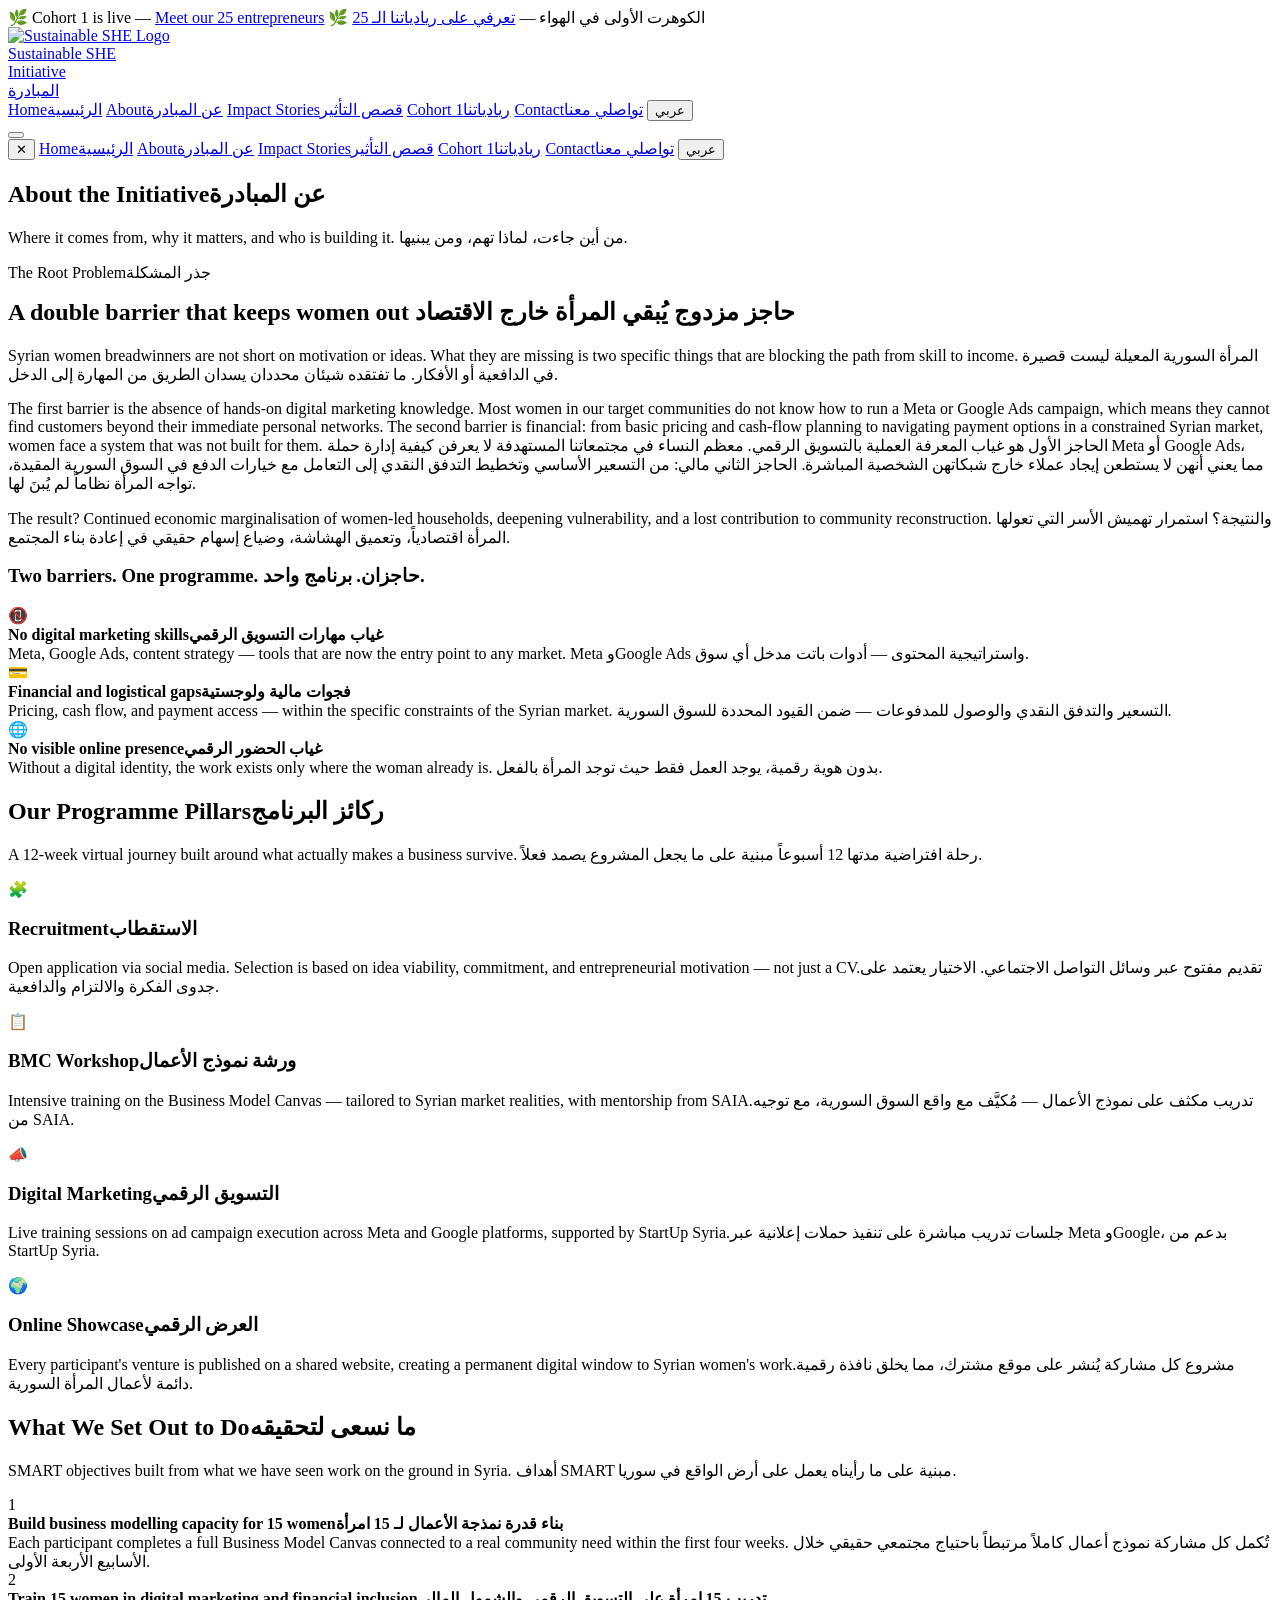
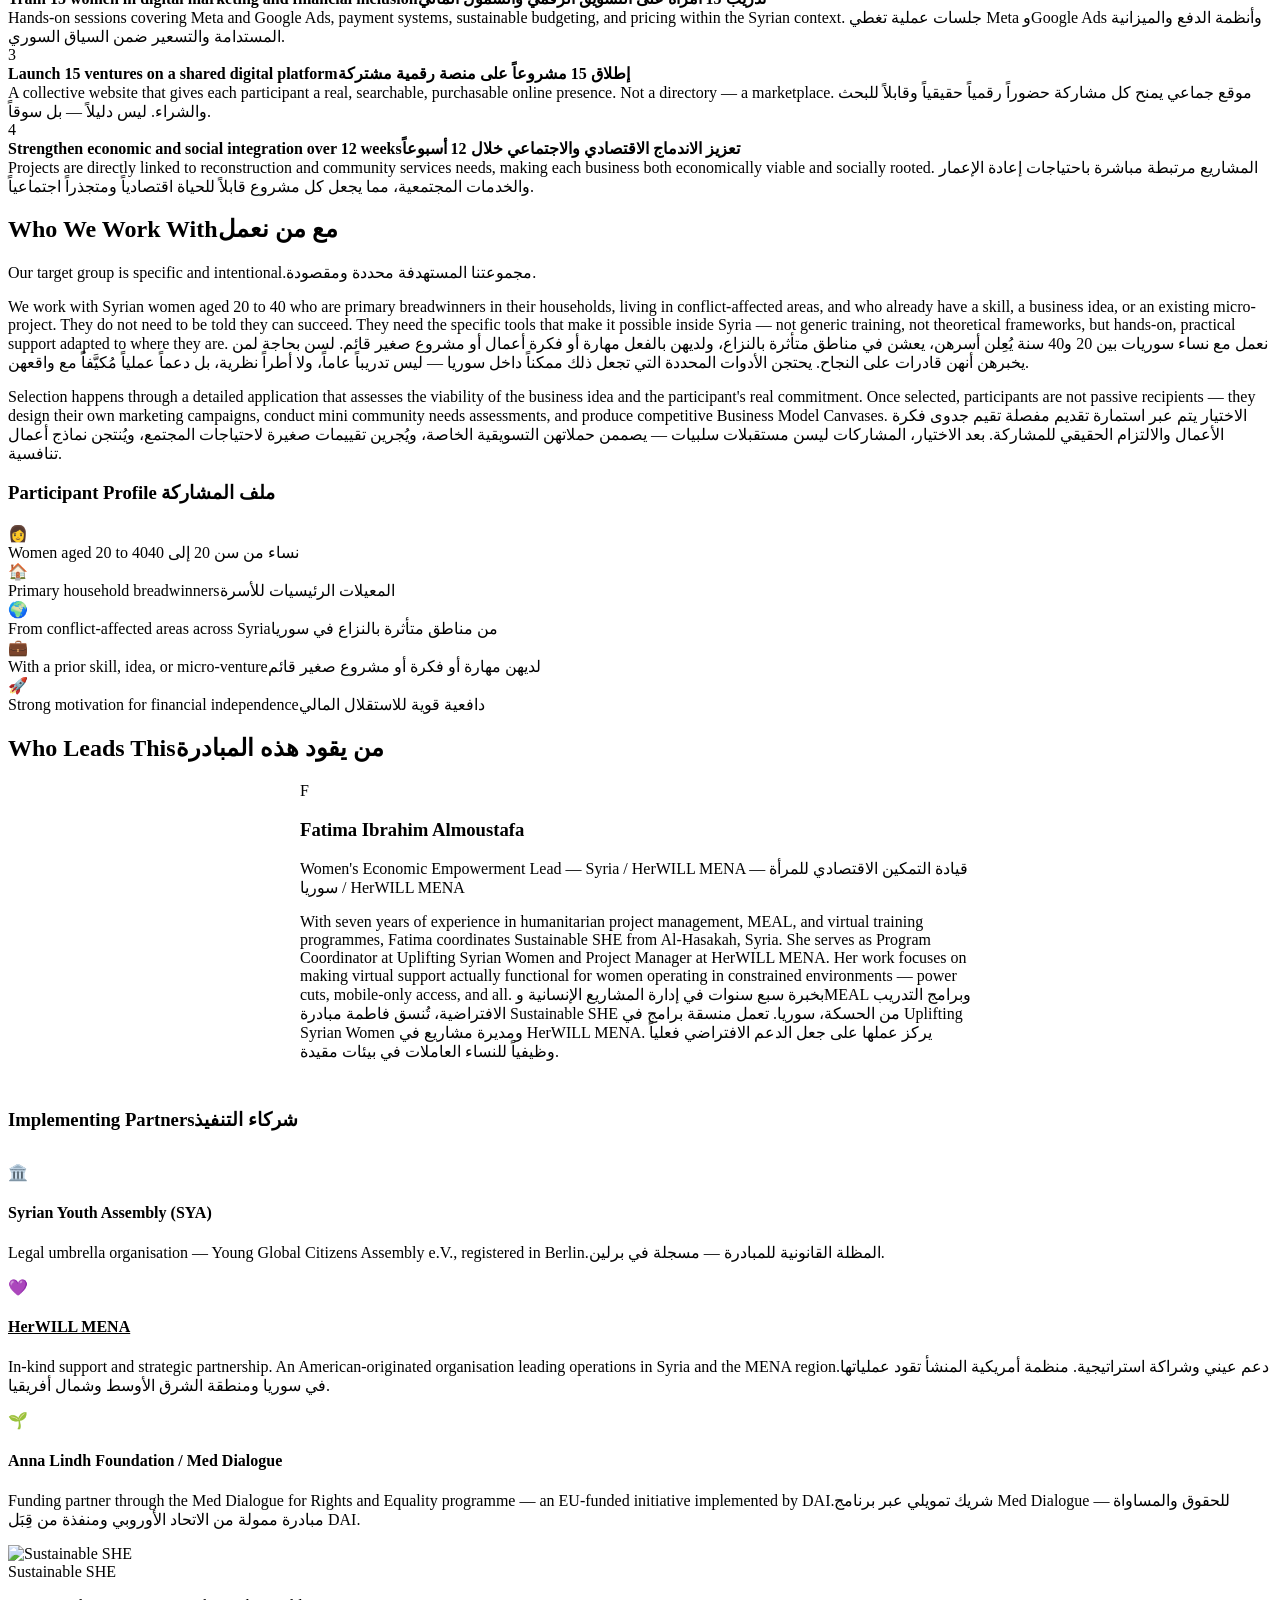
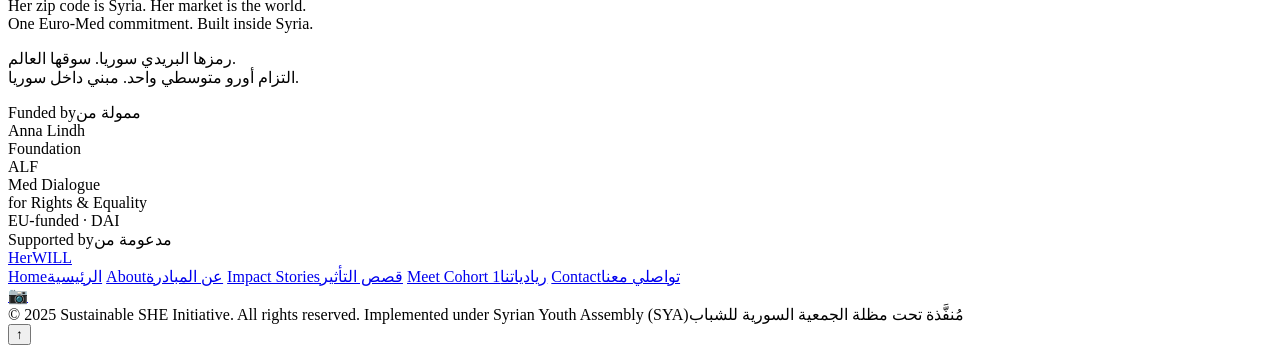
==== about.html @ 1e5e4db8 "Sustainable SHE Initiative website v1.0 5-page bilingual website (EN/AR) for Sustainable SHE Initiat" ====
<!DOCTYPE html>
<html lang="en" dir="ltr">
<head>
  <meta charset="UTF-8" />
  <meta name="viewport" content="width=device-width, initial-scale=1.0" />
  <title>About — Sustainable SHE</title>
  <meta name="description" content="Learn about the problem Sustainable SHE addresses, our pillars, objectives, and the team behind the initiative." />
  <link rel="icon" href="images/logo.jpg" type="image/jpeg" />
  <link rel="preconnect" href="https://fonts.googleapis.com" />
  <link rel="preconnect" href="https://fonts.gstatic.com" crossorigin />
  <link href="https://fonts.googleapis.com/css2?family=Cairo:wght@400;600;700;800&family=Poppins:wght@400;500;600;700;800&display=swap" rel="stylesheet" />
  <link rel="stylesheet" href="css/style.css" />
</head>
<body class="ltr">

  <!-- Announcement Bar -->
  <div class="announcement-bar">
    <span class="en-text">🌿 Cohort 1 is live — <a href="cohort.html">Meet our 25 entrepreneurs</a></span>
    <span class="ar-text">🌿 الكوهرت الأولى في الهواء — <a href="cohort.html">تعرفي على ريادياتنا الـ 25</a></span>
  </div>

  <!-- Navbar -->
  <nav class="navbar">
    <div class="navbar-inner">
      <a href="index.html" class="navbar-brand">
        <img src="images/logo.jpg" alt="Sustainable SHE Logo" class="navbar-logo" />
        <div>
          <div class="navbar-site-name">Sustainable SHE</div>
          <div class="navbar-site-sub en-text">Initiative</div>
          <div class="navbar-site-sub ar-text">المبادرة</div>
        </div>
      </a>
      <div class="navbar-menu">
        <a href="index.html"   class="nav-link"><span class="en-text">Home</span><span class="ar-text">الرئيسية</span></a>
        <a href="about.html"   class="nav-link"><span class="en-text">About</span><span class="ar-text">عن المبادرة</span></a>
        <a href="impact.html"  class="nav-link"><span class="en-text">Impact Stories</span><span class="ar-text">قصص التأثير</span></a>
        <a href="cohort.html"  class="nav-link"><span class="en-text">Cohort 1</span><span class="ar-text">ريادياتنا</span></a>
        <a href="contact.html" class="nav-link"><span class="en-text">Contact</span><span class="ar-text">تواصلي معنا</span></a>
        <button class="lang-toggle" id="langToggle">عربي</button>
      </div>
      <button class="hamburger" id="hamburger" aria-label="Open menu">
        <span></span><span></span><span></span>
      </button>
    </div>
  </nav>
  <div class="mobile-nav" id="mobileNav">
    <button class="mobile-nav-close" id="mobileNavClose">✕</button>
    <a href="index.html"   class="nav-link"><span class="en-text">Home</span><span class="ar-text">الرئيسية</span></a>
    <a href="about.html"   class="nav-link"><span class="en-text">About</span><span class="ar-text">عن المبادرة</span></a>
    <a href="impact.html"  class="nav-link"><span class="en-text">Impact Stories</span><span class="ar-text">قصص التأثير</span></a>
    <a href="cohort.html"  class="nav-link"><span class="en-text">Cohort 1</span><span class="ar-text">ريادياتنا</span></a>
    <a href="contact.html" class="nav-link"><span class="en-text">Contact</span><span class="ar-text">تواصلي معنا</span></a>
    <button class="lang-toggle" id="mobileLangToggle">عربي</button>
  </div>

  <!-- PAGE HERO -->
  <section class="page-hero">
    <div class="container">
      <h1><span class="en-text">About the Initiative</span><span class="ar-text">عن المبادرة</span></h1>
      <p class="subtitle">
        <span class="en-text">Where it comes from, why it matters, and who is building it.</span>
        <span class="ar-text">من أين جاءت، لماذا تهم، ومن يبنيها.</span>
      </p>
    </div>
  </section>

  <!-- THE PROBLEM -->
  <section class="section">
    <div class="container">
      <div class="problem-grid">
        <div>
          <span class="tag-badge"><span class="en-text">The Root Problem</span><span class="ar-text">جذر المشكلة</span></span>
          <h2 style="margin-top:1rem; color:var(--green-dark);">
            <span class="en-text">A double barrier that keeps women out</span>
            <span class="ar-text">حاجز مزدوج يُبقي المرأة خارج الاقتصاد</span>
          </h2>
          <p class="lead">
            <span class="en-text">Syrian women breadwinners are not short on motivation or ideas. What they are missing is two specific things that are blocking the path from skill to income.</span>
            <span class="ar-text">المرأة السورية المعيلة ليست قصيرة في الدافعية أو الأفكار. ما تفتقده شيئان محددان يسدان الطريق من المهارة إلى الدخل.</span>
          </p>
          <p>
            <span class="en-text">The first barrier is the absence of hands-on digital marketing knowledge. Most women in our target communities do not know how to run a Meta or Google Ads campaign, which means they cannot find customers beyond their immediate personal networks. The second barrier is financial: from basic pricing and cash-flow planning to navigating payment options in a constrained Syrian market, women face a system that was not built for them.</span>
            <span class="ar-text">الحاجز الأول هو غياب المعرفة العملية بالتسويق الرقمي. معظم النساء في مجتمعاتنا المستهدفة لا يعرفن كيفية إدارة حملة Meta أو Google Ads، مما يعني أنهن لا يستطعن إيجاد عملاء خارج شبكاتهن الشخصية المباشرة. الحاجز الثاني مالي: من التسعير الأساسي وتخطيط التدفق النقدي إلى التعامل مع خيارات الدفع في السوق السورية المقيدة، تواجه المرأة نظاماً لم يُبنَ لها.</span>
          </p>
          <p>
            <span class="en-text">The result? Continued economic marginalisation of women-led households, deepening vulnerability, and a lost contribution to community reconstruction.</span>
            <span class="ar-text">والنتيجة؟ استمرار تهميش الأسر التي تعولها المرأة اقتصادياً، وتعميق الهشاشة، وضياع إسهام حقيقي في إعادة بناء المجتمع.</span>
          </p>
        </div>
        <div class="problem-visual">
          <h3>
            <span class="en-text">Two barriers. One programme.</span>
            <span class="ar-text">حاجزان. برنامج واحد.</span>
          </h3>
          <div class="barrier-list">
            <div class="barrier-item">
              <div class="barrier-em">📵</div>
              <div class="barrier-text">
                <strong><span class="en-text">No digital marketing skills</span><span class="ar-text">غياب مهارات التسويق الرقمي</span></strong><br/>
                <span class="en-text">Meta, Google Ads, content strategy — tools that are now the entry point to any market.</span>
                <span class="ar-text">Meta وGoogle Ads واستراتيجية المحتوى — أدوات باتت مدخل أي سوق.</span>
              </div>
            </div>
            <div class="barrier-item">
              <div class="barrier-em">💳</div>
              <div class="barrier-text">
                <strong><span class="en-text">Financial and logistical gaps</span><span class="ar-text">فجوات مالية ولوجستية</span></strong><br/>
                <span class="en-text">Pricing, cash flow, and payment access — within the specific constraints of the Syrian market.</span>
                <span class="ar-text">التسعير والتدفق النقدي والوصول للمدفوعات — ضمن القيود المحددة للسوق السورية.</span>
              </div>
            </div>
            <div class="barrier-item">
              <div class="barrier-em">🌐</div>
              <div class="barrier-text">
                <strong><span class="en-text">No visible online presence</span><span class="ar-text">غياب الحضور الرقمي</span></strong><br/>
                <span class="en-text">Without a digital identity, the work exists only where the woman already is.</span>
                <span class="ar-text">بدون هوية رقمية، يوجد العمل فقط حيث توجد المرأة بالفعل.</span>
              </div>
            </div>
          </div>
        </div>
      </div>
    </div>
  </section>

  <!-- PILLARS -->
  <section class="section section-alt">
    <div class="container">
      <div class="section-header">
        <h2><span class="en-text">Our Programme Pillars</span><span class="ar-text">ركائز البرنامج</span></h2>
        <p class="subtitle">
          <span class="en-text">A 12-week virtual journey built around what actually makes a business survive.</span>
          <span class="ar-text">رحلة افتراضية مدتها 12 أسبوعاً مبنية على ما يجعل المشروع يصمد فعلاً.</span>
        </p>
      </div>
      <div class="grid-4">
        <div class="pillar-card card-fade">
          <div class="pillar-icon">🧩</div>
          <h3><span class="en-text">Recruitment</span><span class="ar-text">الاستقطاب</span></h3>
          <p><span class="en-text">Open application via social media. Selection is based on idea viability, commitment, and entrepreneurial motivation — not just a CV.</span><span class="ar-text">تقديم مفتوح عبر وسائل التواصل الاجتماعي. الاختيار يعتمد على جدوى الفكرة والالتزام والدافعية.</span></p>
        </div>
        <div class="pillar-card card-fade">
          <div class="pillar-icon">📋</div>
          <h3><span class="en-text">BMC Workshop</span><span class="ar-text">ورشة نموذج الأعمال</span></h3>
          <p><span class="en-text">Intensive training on the Business Model Canvas — tailored to Syrian market realities, with mentorship from SAIA.</span><span class="ar-text">تدريب مكثف على نموذج الأعمال — مُكيَّف مع واقع السوق السورية، مع توجيه من SAIA.</span></p>
        </div>
        <div class="pillar-card card-fade">
          <div class="pillar-icon">📣</div>
          <h3><span class="en-text">Digital Marketing</span><span class="ar-text">التسويق الرقمي</span></h3>
          <p><span class="en-text">Live training sessions on ad campaign execution across Meta and Google platforms, supported by StartUp Syria.</span><span class="ar-text">جلسات تدريب مباشرة على تنفيذ حملات إعلانية عبر Meta وGoogle، بدعم من StartUp Syria.</span></p>
        </div>
        <div class="pillar-card card-fade">
          <div class="pillar-icon">🌍</div>
          <h3><span class="en-text">Online Showcase</span><span class="ar-text">العرض الرقمي</span></h3>
          <p><span class="en-text">Every participant's venture is published on a shared website, creating a permanent digital window to Syrian women's work.</span><span class="ar-text">مشروع كل مشاركة يُنشر على موقع مشترك، مما يخلق نافذة رقمية دائمة لأعمال المرأة السورية.</span></p>
        </div>
      </div>
    </div>
  </section>

  <!-- OBJECTIVES -->
  <section class="section">
    <div class="container">
      <div class="section-header">
        <h2><span class="en-text">What We Set Out to Do</span><span class="ar-text">ما نسعى لتحقيقه</span></h2>
        <p class="subtitle">
          <span class="en-text">SMART objectives built from what we have seen work on the ground in Syria.</span>
          <span class="ar-text">أهداف SMART مبنية على ما رأيناه يعمل على أرض الواقع في سوريا.</span>
        </p>
      </div>
      <div class="obj-list">
        <div class="obj-item">
          <div class="obj-num">1</div>
          <div class="obj-text">
            <strong><span class="en-text">Build business modelling capacity for 15 women</span><span class="ar-text">بناء قدرة نمذجة الأعمال لـ 15 امرأة</span></strong><br/>
            <span class="en-text">Each participant completes a full Business Model Canvas connected to a real community need within the first four weeks.</span>
            <span class="ar-text">تُكمل كل مشاركة نموذج أعمال كاملاً مرتبطاً باحتياج مجتمعي حقيقي خلال الأسابيع الأربعة الأولى.</span>
          </div>
        </div>
        <div class="obj-item">
          <div class="obj-num">2</div>
          <div class="obj-text">
            <strong><span class="en-text">Train 15 women in digital marketing and financial inclusion</span><span class="ar-text">تدريب 15 امرأة على التسويق الرقمي والشمول المالي</span></strong><br/>
            <span class="en-text">Hands-on sessions covering Meta and Google Ads, payment systems, sustainable budgeting, and pricing within the Syrian context.</span>
            <span class="ar-text">جلسات عملية تغطي Meta وGoogle Ads وأنظمة الدفع والميزانية المستدامة والتسعير ضمن السياق السوري.</span>
          </div>
        </div>
        <div class="obj-item">
          <div class="obj-num">3</div>
          <div class="obj-text">
            <strong><span class="en-text">Launch 15 ventures on a shared digital platform</span><span class="ar-text">إطلاق 15 مشروعاً على منصة رقمية مشتركة</span></strong><br/>
            <span class="en-text">A collective website that gives each participant a real, searchable, purchasable online presence. Not a directory — a marketplace.</span>
            <span class="ar-text">موقع جماعي يمنح كل مشاركة حضوراً رقمياً حقيقياً وقابلاً للبحث والشراء. ليس دليلاً — بل سوقاً.</span>
          </div>
        </div>
        <div class="obj-item">
          <div class="obj-num">4</div>
          <div class="obj-text">
            <strong><span class="en-text">Strengthen economic and social integration over 12 weeks</span><span class="ar-text">تعزيز الاندماج الاقتصادي والاجتماعي خلال 12 أسبوعاً</span></strong><br/>
            <span class="en-text">Projects are directly linked to reconstruction and community services needs, making each business both economically viable and socially rooted.</span>
            <span class="ar-text">المشاريع مرتبطة مباشرة باحتياجات إعادة الإعمار والخدمات المجتمعية، مما يجعل كل مشروع قابلاً للحياة اقتصادياً ومتجذراً اجتماعياً.</span>
          </div>
        </div>
      </div>
    </div>
  </section>

  <!-- TARGET COMMUNITY -->
  <section class="section section-alt">
    <div class="container">
      <div class="section-header">
        <h2><span class="en-text">Who We Work With</span><span class="ar-text">مع من نعمل</span></h2>
      </div>
      <div class="grid-2">
        <div>
          <p class="lead"><span class="en-text">Our target group is specific and intentional.</span><span class="ar-text">مجموعتنا المستهدفة محددة ومقصودة.</span></p>
          <p>
            <span class="en-text">We work with Syrian women aged 20 to 40 who are primary breadwinners in their households, living in conflict-affected areas, and who already have a skill, a business idea, or an existing micro-project. They do not need to be told they can succeed. They need the specific tools that make it possible inside Syria — not generic training, not theoretical frameworks, but hands-on, practical support adapted to where they are.</span>
            <span class="ar-text">نعمل مع نساء سوريات بين 20 و40 سنة يُعِلن أسرهن، يعشن في مناطق متأثرة بالنزاع، ولديهن بالفعل مهارة أو فكرة أعمال أو مشروع صغير قائم. لسن بحاجة لمن يخبرهن أنهن قادرات على النجاح. يحتجن الأدوات المحددة التي تجعل ذلك ممكناً داخل سوريا — ليس تدريباً عاماً، ولا أطراً نظرية، بل دعماً عملياً مُكيَّفاً مع واقعهن.</span>
          </p>
          <p>
            <span class="en-text">Selection happens through a detailed application that assesses the viability of the business idea and the participant's real commitment. Once selected, participants are not passive recipients — they design their own marketing campaigns, conduct mini community needs assessments, and produce competitive Business Model Canvases.</span>
            <span class="ar-text">الاختيار يتم عبر استمارة تقديم مفصلة تقيم جدوى فكرة الأعمال والالتزام الحقيقي للمشاركة. بعد الاختيار، المشاركات ليسن مستقبلات سلبيات — يصممن حملاتهن التسويقية الخاصة، ويُجرين تقييمات صغيرة لاحتياجات المجتمع، ويُنتجن نماذج أعمال تنافسية.</span>
          </p>
        </div>
        <div>
          <div class="pillar-card" style="height:100%;">
            <h3 style="color:var(--green-dark); margin-bottom:1.25rem;">
              <span class="en-text">Participant Profile</span>
              <span class="ar-text">ملف المشاركة</span>
            </h3>
            <div class="obj-list">
              <div class="obj-item"><div class="obj-num">👩</div><div class="obj-text"><span class="en-text">Women aged 20 to 40</span><span class="ar-text">نساء من سن 20 إلى 40</span></div></div>
              <div class="obj-item"><div class="obj-num">🏠</div><div class="obj-text"><span class="en-text">Primary household breadwinners</span><span class="ar-text">المعيلات الرئيسيات للأسرة</span></div></div>
              <div class="obj-item"><div class="obj-num">🌍</div><div class="obj-text"><span class="en-text">From conflict-affected areas across Syria</span><span class="ar-text">من مناطق متأثرة بالنزاع في سوريا</span></div></div>
              <div class="obj-item"><div class="obj-num">💼</div><div class="obj-text"><span class="en-text">With a prior skill, idea, or micro-venture</span><span class="ar-text">لديهن مهارة أو فكرة أو مشروع صغير قائم</span></div></div>
              <div class="obj-item"><div class="obj-num">🚀</div><div class="obj-text"><span class="en-text">Strong motivation for financial independence</span><span class="ar-text">دافعية قوية للاستقلال المالي</span></div></div>
            </div>
          </div>
        </div>
      </div>
    </div>
  </section>

  <!-- LEADERSHIP -->
  <section class="section">
    <div class="container">
      <div class="section-header">
        <h2><span class="en-text">Who Leads This</span><span class="ar-text">من يقود هذه المبادرة</span></h2>
      </div>
      <div style="max-width:680px; margin:0 auto;">
        <div class="team-card">
          <div class="team-avatar">F</div>
          <h3 class="team-name">Fatima Ibrahim Almoustafa</h3>
          <div class="team-title">
            <span class="en-text">Women's Economic Empowerment Lead — Syria / HerWILL MENA</span>
            <span class="ar-text">قيادة التمكين الاقتصادي للمرأة — سوريا / HerWILL MENA</span>
          </div>
          <p class="team-bio">
            <span class="en-text">With seven years of experience in humanitarian project management, MEAL, and virtual training programmes, Fatima coordinates Sustainable SHE from Al-Hasakah, Syria. She serves as Program Coordinator at Uplifting Syrian Women and Project Manager at HerWILL MENA. Her work focuses on making virtual support actually functional for women operating in constrained environments — power cuts, mobile-only access, and all.</span>
            <span class="ar-text">بخبرة سبع سنوات في إدارة المشاريع الإنسانية وMEAL وبرامج التدريب الافتراضية، تُنسق فاطمة مبادرة Sustainable SHE من الحسكة، سوريا. تعمل منسقة برامج في Uplifting Syrian Women ومديرة مشاريع في HerWILL MENA. يركز عملها على جعل الدعم الافتراضي فعلياً وظيفياً للنساء العاملات في بيئات مقيدة.</span>
          </p>
        </div>
      </div>
      <div class="section-header" style="margin-top:3rem; margin-bottom:2rem;">
        <h3><span class="en-text">Implementing Partners</span><span class="ar-text">شركاء التنفيذ</span></h3>
      </div>
      <div class="grid-3">
        <div class="pillar-card text-center">
          <div class="pillar-icon" style="margin:0 auto 1rem;">🏛️</div>
          <h4 style="color:var(--green-dark);">Syrian Youth Assembly (SYA)</h4>
          <p><span class="en-text">Legal umbrella organisation — Young Global Citizens Assembly e.V., registered in Berlin.</span><span class="ar-text">المظلة القانونية للمبادرة — مسجلة في برلين.</span></p>
        </div>
        <div class="pillar-card text-center">
          <div class="pillar-icon" style="margin:0 auto 1rem;">💜</div>
          <h4 style="color:var(--green-dark);"><a href="https://www.herwill.org/about-herwill" target="_blank" rel="noopener" style="color:inherit;">HerWILL MENA</a></h4>
          <p><span class="en-text">In-kind support and strategic partnership. An American-originated organisation leading operations in Syria and the MENA region.</span><span class="ar-text">دعم عيني وشراكة استراتيجية. منظمة أمريكية المنشأ تقود عملياتها في سوريا ومنطقة الشرق الأوسط وشمال أفريقيا.</span></p>
        </div>
        <div class="pillar-card text-center">
          <div class="pillar-icon" style="margin:0 auto 1rem;">🌱</div>
          <h4 style="color:var(--green-dark);">Anna Lindh Foundation / Med Dialogue</h4>
          <p><span class="en-text">Funding partner through the Med Dialogue for Rights and Equality programme — an EU-funded initiative implemented by DAI.</span><span class="ar-text">شريك تمويلي عبر برنامج Med Dialogue للحقوق والمساواة — مبادرة ممولة من الاتحاد الأوروبي ومنفذة من قِبَل DAI.</span></p>
        </div>
      </div>
    </div>
  </section>

  <!-- FOOTER -->
  <footer class="footer">
    <div class="container">
      <div class="footer-grid">
        <div class="footer-brand">
          <img src="images/logo.jpg" alt="Sustainable SHE" class="footer-logo" />
          <div class="footer-name">Sustainable SHE</div>
          <p class="footer-slogans">Her zip code is Syria. Her market is the world.<br/>One Euro-Med commitment. Built inside Syria.</p>
          <p class="footer-slogans" style="margin-top:0.25rem;">رمزها البريدي سوريا. سوقها العالم.<br/>التزام أورو متوسطي واحد. مبني داخل سوريا.</p>
        </div>
        <div class="footer-funders">
          <div class="funders-label"><span class="en-text">Funded by</span><span class="ar-text">ممولة من</span></div>
          <div class="funders-row">
            <div class="funder-item">
              <div class="funder-name-styled">Anna Lindh<br/>Foundation</div>
              <div class="funder-sub">ALF</div>
            </div>
            <div class="funder-divider"></div>
            <div class="funder-item">
              <div class="funder-name-styled">Med Dialogue<br/>for Rights &amp; Equality</div>
              <div class="funder-sub">EU-funded · DAI</div>
            </div>
          </div>
          <div class="footer-support-label"><span class="en-text">Supported by</span><span class="ar-text">مدعومة من</span></div>
          <a href="https://www.herwill.org/about-herwill" target="_blank" rel="noopener" class="herwill-link">HerWILL</a>
        </div>
        <div class="footer-links">
          <a href="index.html"   class="footer-link"><span class="en-text">Home</span><span class="ar-text">الرئيسية</span></a>
          <a href="about.html"   class="footer-link"><span class="en-text">About</span><span class="ar-text">عن المبادرة</span></a>
          <a href="impact.html"  class="footer-link"><span class="en-text">Impact Stories</span><span class="ar-text">قصص التأثير</span></a>
          <a href="cohort.html"  class="footer-link"><span class="en-text">Meet Cohort 1</span><span class="ar-text">ريادياتنا</span></a>
          <a href="contact.html" class="footer-link"><span class="en-text">Contact</span><span class="ar-text">تواصلي معنا</span></a>
          <div class="footer-socials">
            <a href="https://www.instagram.com/bizqueen2026" target="_blank" rel="noopener" aria-label="Instagram">📷</a>
          </div>
        </div>
      </div>
      <div class="footer-divider"></div>
      <div class="footer-bottom">
        <span>© 2025 Sustainable SHE Initiative. All rights reserved.</span>
        <span><span class="en-text">Implemented under Syrian Youth Assembly (SYA)</span><span class="ar-text">مُنفَّذة تحت مظلة الجمعية السورية للشباب</span></span>
      </div>
    </div>
  </footer>

  <button id="scrollTop" aria-label="Back to top">↑</button>
  <script src="js/main.js"></script>
</body>
</html>
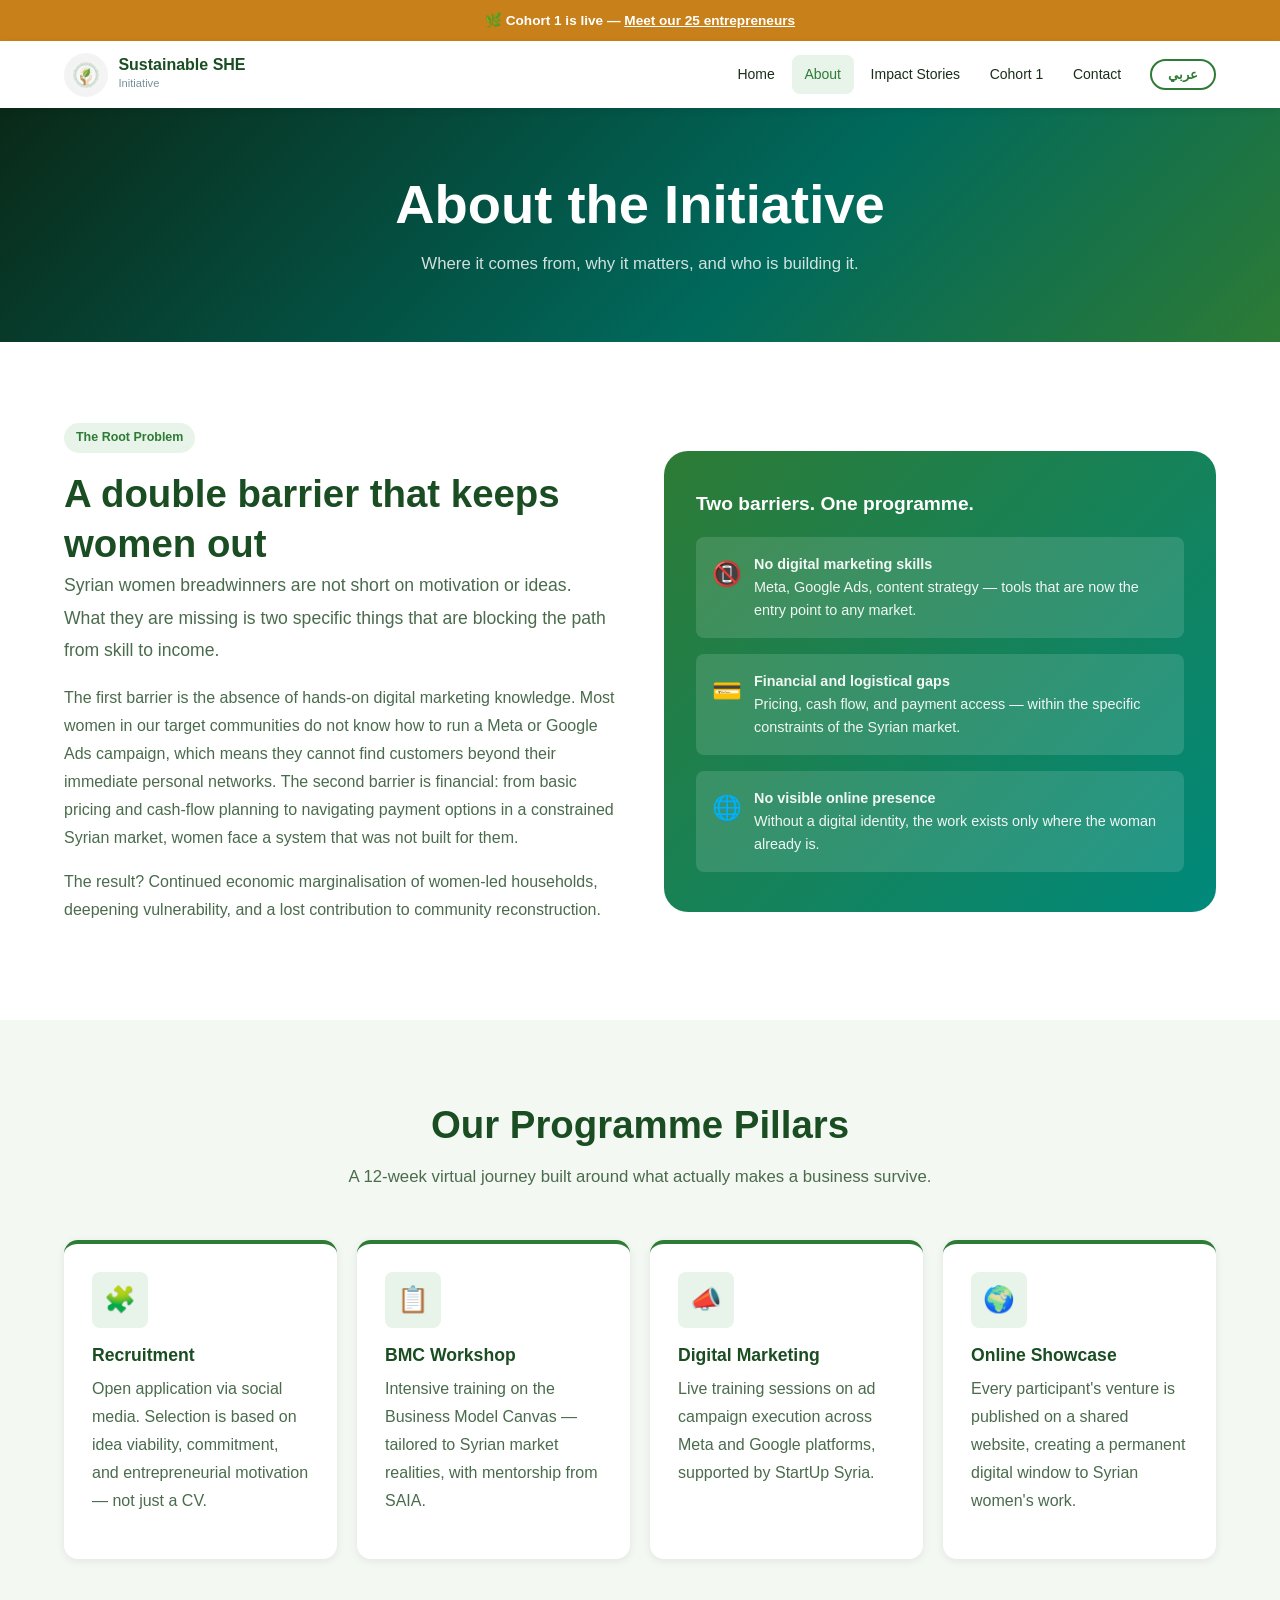
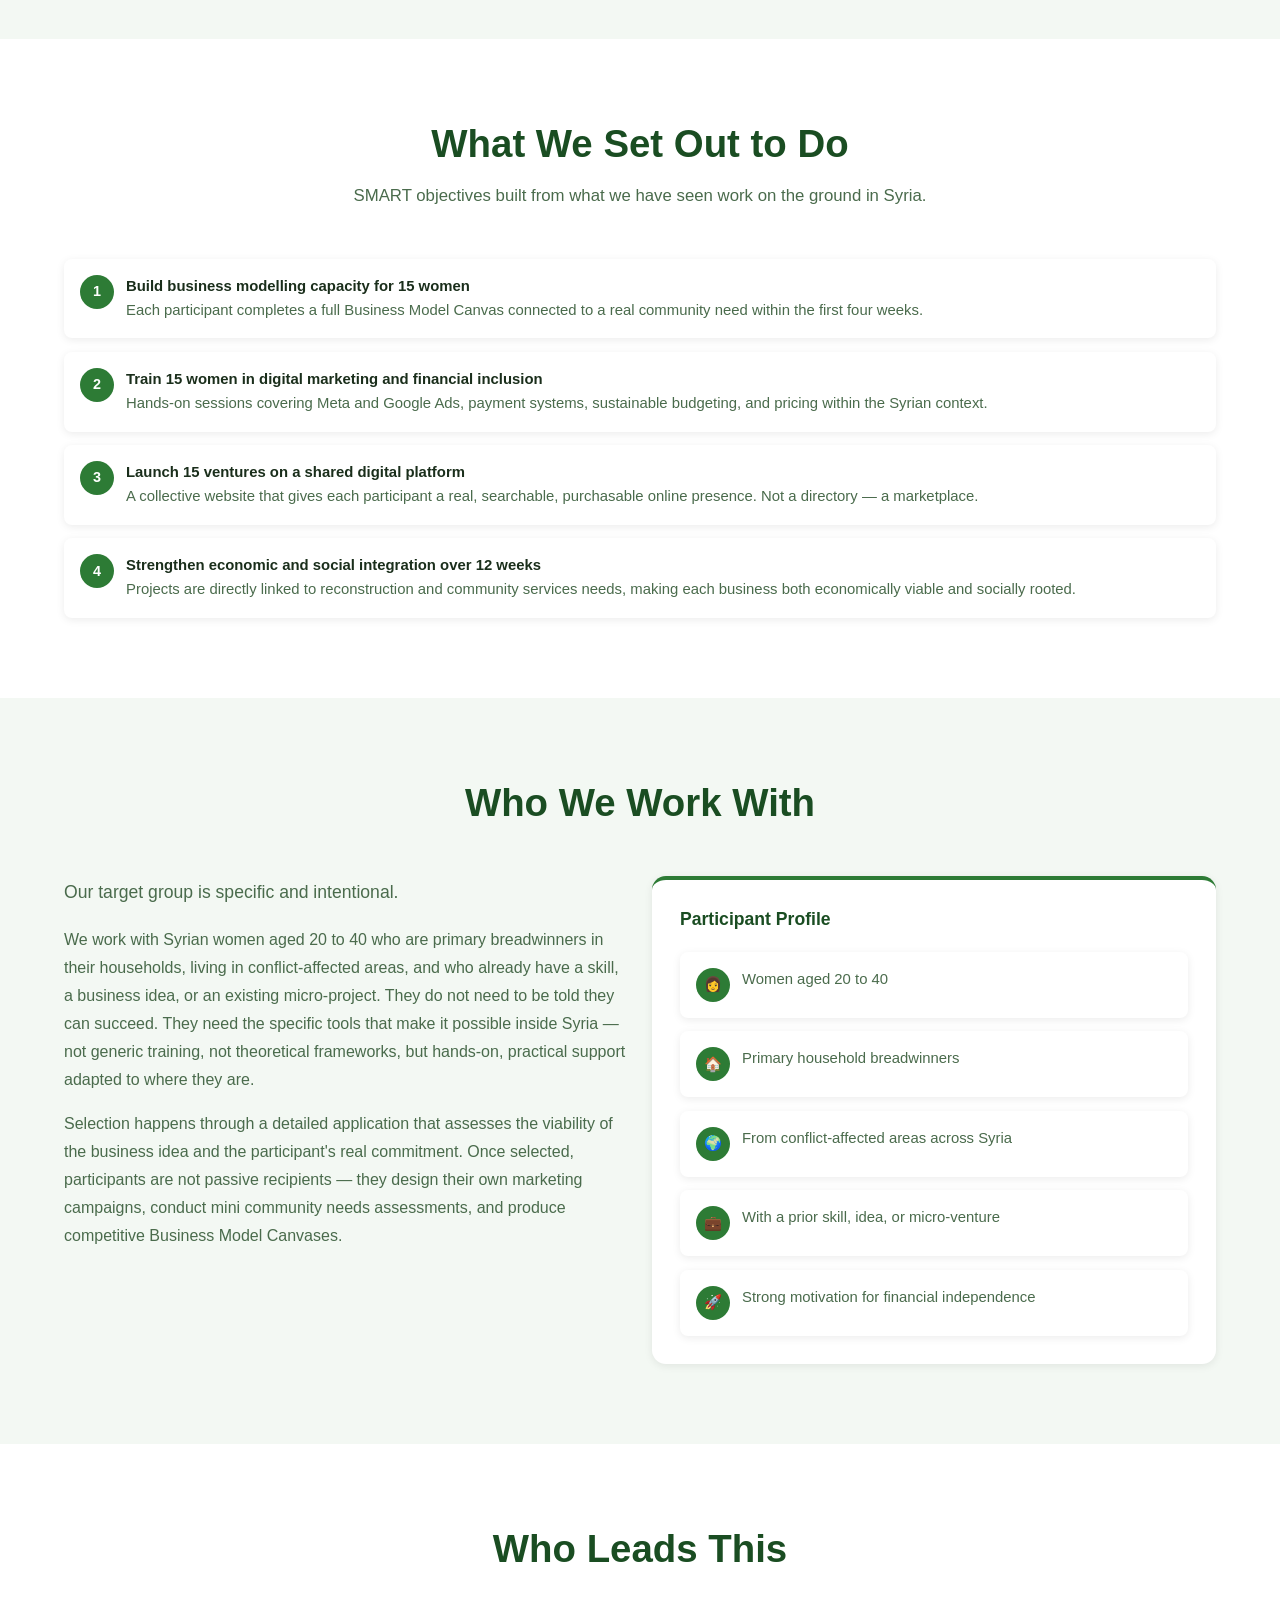
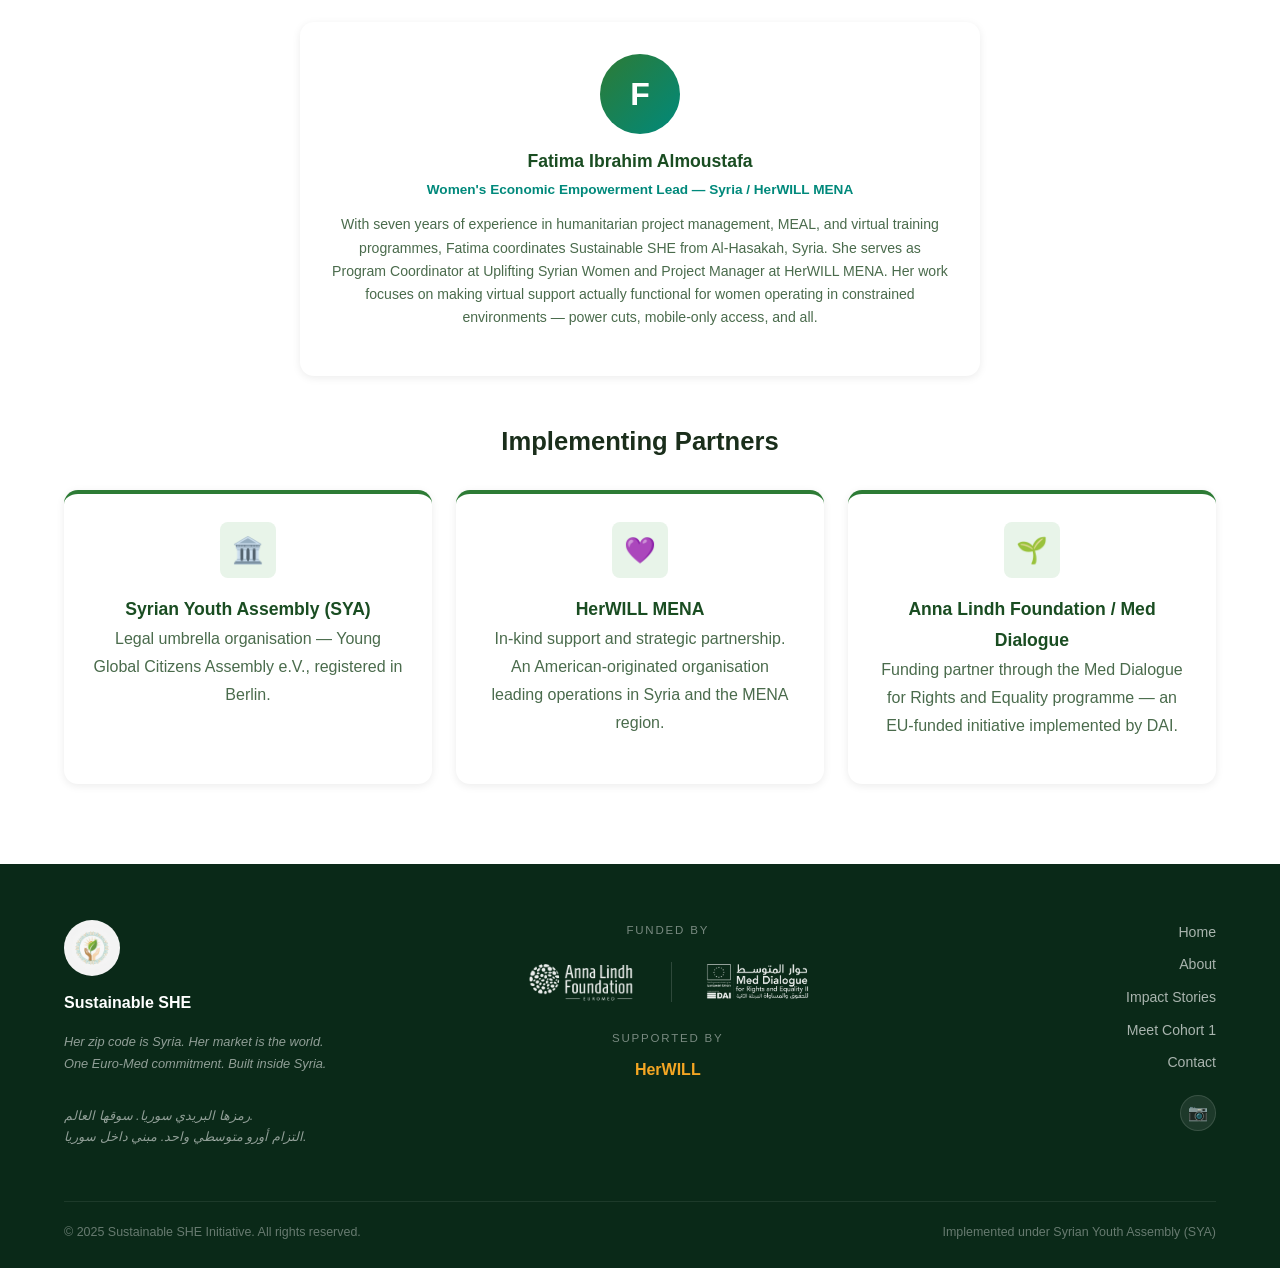
==== commit c97df627: "feat: launch Sustainable SHE Initiative website 5-page bilingual website (EN/AR) for Sustainable SHE" ====
--- a/about.html
+++ b/about.html
@@ -299,13 +299,11 @@
           <div class="funders-label"><span class="en-text">Funded by</span><span class="ar-text">ممولة من</span></div>
           <div class="funders-row">
             <div class="funder-item">
-              <div class="funder-name-styled">Anna Lindh<br/>Foundation</div>
-              <div class="funder-sub">ALF</div>
+              <img src="images/alf-logo.png" alt="Anna Lindh Foundation" class="funder-logo-img" />
             </div>
             <div class="funder-divider"></div>
             <div class="funder-item">
-              <div class="funder-name-styled">Med Dialogue<br/>for Rights &amp; Equality</div>
-              <div class="funder-sub">EU-funded · DAI</div>
+              <img src="images/mdre-logo.png" alt="Med Dialogue" class="funder-logo-img" />
             </div>
           </div>
           <div class="footer-support-label"><span class="en-text">Supported by</span><span class="ar-text">مدعومة من</span></div>
--- a/css/style.css
+++ b/css/style.css
@@ -0,0 +1,509 @@
+/* ============================================================
+   SUSTAINABLE SHE INITIATIVE — Design System
+   Colors extracted from logo: forest green, teal, gold
+   ============================================================ */
+
+:root {
+  --green-primary: #2D7B35;
+  --green-dark:    #1A4D22;
+  --green-deep:    #0A2918;
+  --teal:          #00897B;
+  --teal-dark:     #00695C;
+  --gold:          #C8801A;
+  --gold-light:    #F5A623;
+  --white:         #FFFFFF;
+  --bg-light:      #F3F8F3;
+  --bg-section:    #E8F4E9;
+  --border:        #C8E6C9;
+  --text-primary:  #1A2E1B;
+  --text-secondary:#4A6B4C;
+  --text-muted:    #78909C;
+  --footer-bg:     #0A2918;
+  --shadow-sm:     0 2px 8px rgba(0,0,0,0.08);
+  --shadow-md:     0 6px 24px rgba(0,0,0,0.12);
+  --shadow-lg:     0 12px 40px rgba(0,0,0,0.16);
+  --radius-sm:     8px;
+  --radius-md:     14px;
+  --radius-lg:     24px;
+  --radius-full:   100px;
+  --transition:    all 0.28s ease;
+  --max-width:     1200px;
+}
+
+/* === RESET === */
+*, *::before, *::after { box-sizing: border-box; margin: 0; padding: 0; }
+html { scroll-behavior: smooth; font-size: 16px; }
+body {
+  font-family: 'Poppins', 'Cairo', sans-serif;
+  color: var(--text-primary);
+  background: var(--white);
+  line-height: 1.75;
+  overflow-x: hidden;
+}
+body.rtl {
+  font-family: 'Cairo', 'Poppins', sans-serif;
+  direction: rtl;
+  text-align: right;
+}
+img { max-width: 100%; height: auto; display: block; }
+a { text-decoration: none; color: inherit; }
+ul { list-style: none; }
+
+/* === LANGUAGE TOGGLE LOGIC === */
+body.ltr .ar-text { display: none !important; }
+body.rtl .en-text { display: none !important; }
+
+/* === TYPOGRAPHY === */
+h1 { font-size: clamp(2rem, 5vw, 3.4rem); line-height: 1.2; font-weight: 700; }
+h2 { font-size: clamp(1.6rem, 4vw, 2.4rem); line-height: 1.3; font-weight: 700; }
+h3 { font-size: clamp(1.1rem, 2.5vw, 1.6rem); line-height: 1.35; font-weight: 700; }
+h4 { font-size: 1.1rem; font-weight: 600; }
+p  { color: var(--text-secondary); margin-bottom: 1em; }
+.lead { font-size: 1.1rem; line-height: 1.85; }
+
+/* === LAYOUT === */
+.container { max-width: var(--max-width); margin: 0 auto; padding: 0 1.5rem; }
+.section    { padding: 5rem 0; }
+.section-alt { background: var(--bg-light); }
+
+.section-header { text-align: center; margin-bottom: 3rem; }
+.section-header h2 { color: var(--green-dark); margin-bottom: 0.75rem; }
+.section-header .subtitle { max-width: 620px; margin: 0 auto; font-size: 1.05rem; }
+
+.grid-2 { display: grid; grid-template-columns: repeat(auto-fit, minmax(300px, 1fr)); gap: 1.5rem; }
+.grid-3 { display: grid; grid-template-columns: repeat(auto-fit, minmax(270px, 1fr)); gap: 1.5rem; }
+.grid-4 { display: grid; grid-template-columns: repeat(auto-fit, minmax(230px, 1fr)); gap: 1.25rem; }
+.grid-5 { display: grid; grid-template-columns: repeat(auto-fill, minmax(210px, 1fr)); gap: 1.25rem; }
+
+/* === BUTTONS === */
+.btn {
+  display: inline-flex; align-items: center; gap: 0.5rem;
+  padding: 0.8rem 1.8rem; border-radius: var(--radius-full);
+  font-weight: 600; font-size: 0.95rem; cursor: pointer;
+  border: 2px solid transparent; transition: var(--transition);
+  font-family: inherit; white-space: nowrap;
+}
+.btn-primary   { background: var(--green-primary); color: var(--white); border-color: var(--green-primary); }
+.btn-primary:hover { background: var(--green-dark); border-color: var(--green-dark); transform: translateY(-2px); box-shadow: var(--shadow-md); }
+.btn-outline   { background: transparent; color: var(--white); border-color: rgba(255,255,255,0.7); }
+.btn-outline:hover { background: rgba(255,255,255,0.15); border-color: var(--white); }
+.btn-gold      { background: var(--gold); color: var(--white); border-color: var(--gold); }
+.btn-gold:hover { background: #A8681A; border-color: #A8681A; transform: translateY(-2px); box-shadow: var(--shadow-md); }
+.btn-white     { background: var(--white); color: var(--green-dark); border-color: var(--white); }
+.btn-white:hover { background: var(--bg-light); }
+.btn-sm { padding: 0.5rem 1.2rem; font-size: 0.85rem; }
+
+/* === ANNOUNCEMENT BAR === */
+.announcement-bar {
+  background: var(--gold); color: var(--white);
+  text-align: center; padding: 0.55rem 1rem;
+  font-size: 0.85rem; font-weight: 600;
+}
+.announcement-bar a { color: var(--white); text-decoration: underline; }
+
+/* === NAVBAR === */
+.navbar {
+  position: sticky; top: 0; z-index: 900;
+  background: var(--white); box-shadow: var(--shadow-sm);
+}
+.navbar-inner {
+  display: flex; align-items: center; justify-content: space-between;
+  padding: 0.7rem 1.5rem; max-width: var(--max-width); margin: 0 auto;
+}
+.navbar-brand { display: flex; align-items: center; gap: 0.65rem; }
+.navbar-logo  { width: 44px; height: 44px; border-radius: 50%; object-fit: cover; }
+.navbar-site-name { font-weight: 700; font-size: 1rem; color: var(--green-dark); line-height: 1.2; }
+.navbar-site-sub  { font-size: 0.7rem; color: var(--text-muted); font-weight: 400; }
+
+.navbar-menu { display: flex; align-items: center; gap: 0.25rem; }
+.nav-link {
+  padding: 0.45rem 0.8rem; border-radius: var(--radius-sm);
+  font-weight: 500; font-size: 0.875rem; color: var(--text-primary);
+  transition: var(--transition); white-space: nowrap;
+}
+.nav-link:hover, .nav-link.active { color: var(--green-primary); background: var(--bg-section); }
+
+.lang-toggle {
+  margin-left: 0.75rem; padding: 0.4rem 1rem;
+  border-radius: var(--radius-full); border: 2px solid var(--green-primary);
+  background: transparent; color: var(--green-primary);
+  font-size: 0.82rem; font-weight: 700; cursor: pointer;
+  transition: var(--transition); font-family: inherit;
+}
+.lang-toggle:hover { background: var(--green-primary); color: var(--white); }
+.rtl .lang-toggle { margin-left: 0; margin-right: 0.75rem; }
+
+.hamburger { display: none; flex-direction: column; gap: 5px; cursor: pointer; background: none; border: none; padding: 0.4rem; }
+.hamburger span { width: 22px; height: 2px; background: var(--text-primary); border-radius: 2px; transition: var(--transition); display: block; }
+
+/* === MOBILE MENU === */
+.mobile-nav {
+  display: none; position: fixed; inset: 0; z-index: 950;
+  background: var(--white); flex-direction: column;
+  align-items: center; justify-content: center; gap: 1.75rem;
+}
+.mobile-nav.open { display: flex; }
+.mobile-nav .nav-link { font-size: 1.25rem; padding: 0.6rem 2rem; }
+.mobile-nav-close {
+  position: absolute; top: 1.2rem; right: 1.2rem;
+  background: none; border: none; font-size: 1.75rem; cursor: pointer; color: var(--text-primary);
+}
+.rtl .mobile-nav-close { right: auto; left: 1.2rem; }
+
+/* === HERO === */
+.hero {
+  background: linear-gradient(135deg, var(--green-deep) 0%, var(--teal-dark) 55%, var(--green-primary) 100%);
+  color: var(--white); padding: 5rem 0; min-height: 88vh;
+  display: flex; align-items: center; position: relative; overflow: hidden;
+}
+.hero::before {
+  content: ''; position: absolute; inset: 0;
+  background: url("data:image/svg+xml,%3Csvg width='40' height='40' viewBox='0 0 40 40' xmlns='http://www.w3.org/2000/svg'%3E%3Ccircle cx='20' cy='20' r='1.5' fill='%23ffffff' fill-opacity='0.06'/%3E%3C/svg%3E");
+  pointer-events: none;
+}
+.hero-inner {
+  position: relative; display: grid;
+  grid-template-columns: 1fr 1fr; gap: 3rem; align-items: center;
+}
+.hero-badge {
+  display: inline-flex; align-items: center; gap: 0.5rem;
+  background: rgba(255,255,255,0.12); border: 1px solid rgba(255,255,255,0.25);
+  color: rgba(255,255,255,0.95); padding: 0.4rem 1.1rem;
+  border-radius: var(--radius-full); font-size: 0.82rem; font-weight: 600;
+  margin-bottom: 1.25rem;
+}
+.hero h1 { color: var(--white); margin-bottom: 1.25rem; }
+.hero-tagline-1 {
+  font-size: 1.1rem; font-style: italic;
+  color: rgba(255,255,255,0.92); margin-bottom: 0.4rem;
+}
+.hero-tagline-2 {
+  font-size: 0.95rem; color: rgba(255,255,255,0.7); margin-bottom: 2rem;
+}
+.hero-actions { display: flex; flex-wrap: wrap; gap: 1rem; }
+.hero-visual { display: flex; justify-content: center; align-items: center; }
+.hero-logo-ring {
+  width: 300px; height: 300px; border-radius: 50%;
+  background: rgba(255,255,255,0.08); backdrop-filter: blur(12px);
+  border: 2px solid rgba(255,255,255,0.18);
+  display: flex; align-items: center; justify-content: center;
+  box-shadow: 0 0 60px rgba(0,0,0,0.25);
+}
+.hero-logo-img { width: 230px; height: 230px; object-fit: contain; }
+
+/* === STATS BAR === */
+.stats-bar { background: var(--green-dark); color: var(--white); padding: 2rem 0; }
+.stats-grid { display: grid; grid-template-columns: repeat(4, 1fr); gap: 1rem; text-align: center; }
+.stat-num { font-size: 2.2rem; font-weight: 800; color: var(--gold-light); line-height: 1; margin-bottom: 0.3rem; }
+.stat-label { font-size: 0.85rem; color: rgba(255,255,255,0.78); }
+
+/* === PAGE HERO (inner pages) === */
+.page-hero {
+  background: linear-gradient(135deg, var(--green-deep) 0%, var(--teal-dark) 60%, var(--green-primary) 100%);
+  padding: 4rem 0; text-align: center; color: var(--white);
+}
+.page-hero h1 { color: var(--white); margin-bottom: 0.75rem; }
+.page-hero .subtitle { color: rgba(255,255,255,0.82); font-size: 1.05rem; max-width: 580px; margin: 0 auto; }
+
+/* === PILLAR CARDS === */
+.pillar-card {
+  background: var(--white); border-radius: var(--radius-md);
+  padding: 1.75rem; box-shadow: var(--shadow-sm);
+  border-top: 4px solid var(--green-primary); transition: var(--transition);
+}
+.pillar-card:hover { box-shadow: var(--shadow-md); transform: translateY(-4px); }
+.pillar-icon {
+  width: 56px; height: 56px; border-radius: var(--radius-sm);
+  background: var(--bg-section); display: flex; align-items: center;
+  justify-content: center; font-size: 1.6rem; margin-bottom: 1rem;
+}
+.pillar-card h3 { color: var(--green-dark); margin-bottom: 0.5rem; font-size: 1.1rem; }
+
+/* === PROBLEM SECTION === */
+.problem-grid { display: grid; grid-template-columns: 1fr 1fr; gap: 3rem; align-items: center; }
+.problem-visual {
+  background: linear-gradient(135deg, var(--green-primary), var(--teal));
+  border-radius: var(--radius-lg); padding: 2.5rem 2rem; color: var(--white);
+}
+.problem-visual h3 { color: var(--white); margin-bottom: 1.25rem; font-size: 1.2rem; }
+.barrier-list { display: flex; flex-direction: column; gap: 1rem; }
+.barrier-item {
+  background: rgba(255,255,255,0.13); border-radius: var(--radius-sm);
+  padding: 1rem; display: flex; gap: 0.75rem; align-items: flex-start;
+}
+.barrier-em { font-size: 1.5rem; flex-shrink: 0; }
+.barrier-text { font-size: 0.9rem; color: rgba(255,255,255,0.93); line-height: 1.6; }
+
+/* === STORY CARDS === */
+.story-card {
+  background: var(--white); border-radius: var(--radius-md);
+  box-shadow: var(--shadow-sm); overflow: hidden; transition: var(--transition);
+}
+.story-card:hover { box-shadow: var(--shadow-md); transform: translateY(-4px); }
+.story-head {
+  background: linear-gradient(135deg, var(--green-primary), var(--teal-dark));
+  padding: 1.25rem; color: var(--white);
+}
+.story-head h3 { color: var(--white); font-size: 1rem; margin-bottom: 0.2rem; }
+.story-head .project { font-size: 0.82rem; color: rgba(255,255,255,0.85); font-style: italic; }
+.story-head .location { font-size: 0.78rem; color: rgba(255,255,255,0.7); margin-top: 0.2rem; }
+.story-body { padding: 1.25rem; }
+.story-body p { font-size: 0.92rem; line-height: 1.7; margin: 0; }
+
+/* === TESTIMONIAL CARDS === */
+.testimonial-card {
+  background: var(--white); border-radius: var(--radius-md);
+  padding: 1.5rem; box-shadow: var(--shadow-sm);
+  border-left: 4px solid var(--gold); position: relative; overflow: hidden;
+}
+.rtl .testimonial-card { border-left: none; border-right: 4px solid var(--gold); }
+.testimonial-card::before {
+  content: '"'; position: absolute; top: -8px;
+  left: 1rem; font-size: 5rem; color: var(--gold-light);
+  opacity: 0.18; font-family: Georgia, serif; line-height: 1; pointer-events: none;
+}
+.rtl .testimonial-card::before { left: auto; right: 1rem; }
+.testimonial-text { font-style: italic; color: var(--text-secondary); line-height: 1.72; margin-bottom: 1rem; font-size: 0.93rem; }
+.testimonial-who { font-weight: 700; color: var(--green-dark); font-size: 0.88rem; }
+.testimonial-project { font-size: 0.78rem; color: var(--teal); }
+
+/* === ENTREPRENEUR CARD === */
+.entrepreneur-card {
+  background: var(--white); border-radius: var(--radius-md);
+  box-shadow: var(--shadow-sm); overflow: hidden;
+  transition: var(--transition); display: flex; flex-direction: column;
+}
+.entrepreneur-card:hover { box-shadow: var(--shadow-md); transform: translateY(-4px); }
+.ent-head {
+  background: linear-gradient(135deg, var(--green-primary) 0%, var(--teal) 100%);
+  padding: 1.25rem 1rem; text-align: center; color: var(--white);
+}
+.ent-initials {
+  width: 60px; height: 60px; border-radius: 50%;
+  background: rgba(255,255,255,0.18); border: 2px solid rgba(255,255,255,0.35);
+  display: flex; align-items: center; justify-content: center;
+  font-size: 1.3rem; font-weight: 700; color: var(--white);
+  margin: 0 auto 0.6rem;
+}
+.ent-name    { font-size: 0.95rem; font-weight: 700; color: var(--white); margin-bottom: 0.15rem; }
+.ent-project { font-size: 0.8rem; color: rgba(255,255,255,0.85); font-style: italic; }
+.ent-body    { padding: 1rem; flex: 1; display: flex; flex-direction: column; gap: 0.6rem; }
+.ent-tagline { font-size: 0.85rem; color: var(--text-secondary); line-height: 1.6; }
+.ent-location { font-size: 0.78rem; color: var(--text-muted); }
+.ent-links   { display: flex; flex-wrap: wrap; gap: 0.4rem; margin-top: auto; }
+.soc-link {
+  display: inline-flex; align-items: center; gap: 0.25rem;
+  padding: 0.3rem 0.7rem; border-radius: var(--radius-full);
+  font-size: 0.75rem; font-weight: 600; transition: var(--transition);
+}
+.soc-link.wa  { background: #E8F5E9; color: #1B5E20; }
+.soc-link.wa:hover  { background: #2E7D32; color: var(--white); }
+.soc-link.ig  { background: #FCE4EC; color: #880E4F; }
+.soc-link.ig:hover  { background: #C2185B; color: var(--white); }
+.soc-link.fb  { background: #E3F2FD; color: #0D47A1; }
+.soc-link.fb:hover  { background: #1565C0; color: var(--white); }
+
+/* === FILTER BAR (Cohort) === */
+.filter-bar { display: flex; gap: 1rem; align-items: center; flex-wrap: wrap; margin-bottom: 2rem; }
+.search-box {
+  flex: 1; min-width: 200px; padding: 0.65rem 1.1rem;
+  border: 2px solid var(--border); border-radius: var(--radius-full);
+  font-size: 0.95rem; font-family: inherit; outline: none; transition: var(--transition);
+  color: var(--text-primary); background: var(--white);
+}
+.search-box:focus { border-color: var(--green-primary); }
+.results-count { font-size: 0.85rem; color: var(--text-muted); white-space: nowrap; }
+
+/* === CTA SECTION === */
+.cta-section {
+  background: linear-gradient(135deg, var(--green-dark), var(--teal-dark));
+  padding: 4rem 0; text-align: center; color: var(--white);
+}
+.cta-section h2 { color: var(--white); margin-bottom: 1rem; }
+.cta-section p  { color: rgba(255,255,255,0.82); max-width: 540px; margin: 0 auto 2rem; }
+.cta-buttons    { display: flex; justify-content: center; flex-wrap: wrap; gap: 1rem; }
+
+/* === CONTACT === */
+.contact-split { display: grid; grid-template-columns: 1fr 1fr; gap: 3rem; align-items: start; }
+.contact-items { display: flex; flex-direction: column; gap: 1.5rem; }
+.c-item { display: flex; gap: 1rem; align-items: flex-start; }
+.rtl .c-item { flex-direction: row-reverse; }
+.c-icon {
+  width: 48px; height: 48px; border-radius: var(--radius-sm);
+  background: var(--bg-section); display: flex; align-items: center;
+  justify-content: center; font-size: 1.3rem; flex-shrink: 0; color: var(--green-primary);
+}
+.c-info h4 { color: var(--green-dark); font-size: 1rem; margin-bottom: 0.2rem; }
+.c-info a, .c-info p { color: var(--text-secondary); font-size: 0.93rem; margin: 0; }
+.c-info a:hover { color: var(--green-primary); }
+
+.join-panel {
+  background: linear-gradient(135deg, var(--green-primary), var(--teal));
+  border-radius: var(--radius-lg); padding: 2.5rem 2rem;
+  color: var(--white); text-align: center;
+  display: flex; flex-direction: column; align-items: center; gap: 1.25rem;
+}
+.join-panel h3 { color: var(--white); font-size: 1.5rem; }
+.join-panel p  { color: rgba(255,255,255,0.88); max-width: 300px; margin: 0; }
+
+/* === FOOTER === */
+.footer { background: var(--footer-bg); color: rgba(255,255,255,0.78); padding: 3.5rem 0 1.5rem; }
+.footer-grid { display: grid; grid-template-columns: 1.2fr 1.6fr 1fr; gap: 3rem; margin-bottom: 2.5rem; }
+
+.footer-brand { display: flex; flex-direction: column; gap: 0.85rem; }
+.footer-logo  { width: 56px; height: 56px; border-radius: 50%; object-fit: cover; }
+.footer-name  { font-weight: 700; font-size: 1rem; color: var(--white); }
+.footer-slogans { font-size: 0.8rem; color: rgba(255,255,255,0.55); line-height: 1.7; font-style: italic; }
+
+.footer-funders { text-align: center; }
+.funders-label {
+  font-size: 0.72rem; text-transform: uppercase; letter-spacing: 1.8px;
+  color: rgba(255,255,255,0.45); margin-bottom: 1.25rem;
+}
+.funders-row { display: flex; justify-content: center; align-items: center; gap: 2rem; flex-wrap: wrap; }
+.funder-item { text-align: center; }
+.funder-name-styled {
+  display: inline-block; color: var(--white); font-weight: 700; font-size: 0.95rem;
+  letter-spacing: 0.5px; line-height: 1.3;
+}
+.funder-sub { font-size: 0.7rem; color: rgba(255,255,255,0.5); letter-spacing: 0.3px; }
+.funder-divider { width: 1px; height: 40px; background: rgba(255,255,255,0.15); }
+
+.footer-support-label {
+  font-size: 0.72rem; text-transform: uppercase; letter-spacing: 1.8px;
+  color: rgba(255,255,255,0.45); margin-top: 1.5rem; margin-bottom: 0.5rem;
+}
+.herwill-link { color: var(--gold-light); font-weight: 700; font-size: 1rem; transition: var(--transition); }
+.herwill-link:hover { color: var(--white); }
+
+.footer-links { display: flex; flex-direction: column; gap: 0.5rem; align-items: flex-end; }
+.rtl .footer-links { align-items: flex-start; }
+.footer-link { color: rgba(255,255,255,0.65); font-size: 0.88rem; transition: var(--transition); }
+.footer-link:hover { color: var(--gold-light); }
+.footer-socials { display: flex; gap: 0.75rem; margin-top: 0.75rem; }
+.footer-socials a {
+  width: 36px; height: 36px; border-radius: 50%;
+  background: rgba(255,255,255,0.08); display: flex; align-items: center;
+  justify-content: center; color: rgba(255,255,255,0.7); font-size: 1rem;
+  transition: var(--transition); border: 1px solid rgba(255,255,255,0.12);
+}
+.footer-socials a:hover { background: var(--green-primary); color: var(--white); border-color: var(--green-primary); }
+
+.footer-divider { height: 1px; background: rgba(255,255,255,0.08); margin-bottom: 1.25rem; }
+.footer-bottom {
+  display: flex; justify-content: space-between; align-items: center;
+  font-size: 0.78rem; color: rgba(255,255,255,0.38); flex-wrap: wrap; gap: 0.5rem;
+}
+
+/* === SCROLL TO TOP === */
+#scrollTop {
+  position: fixed; bottom: 1.75rem; right: 1.75rem;
+  width: 42px; height: 42px; border-radius: 50%;
+  background: var(--green-primary); color: var(--white);
+  border: none; cursor: pointer; font-size: 1.1rem;
+  display: none; align-items: center; justify-content: center;
+  box-shadow: var(--shadow-md); transition: var(--transition); z-index: 200;
+}
+#scrollTop:hover { background: var(--green-dark); }
+#scrollTop.show  { display: flex; }
+.rtl #scrollTop  { right: auto; left: 1.75rem; }
+
+/* === UTILITIES === */
+.text-center { text-align: center; }
+.text-green  { color: var(--green-primary); }
+.text-gold   { color: var(--gold); }
+.text-white  { color: var(--white); }
+.fw-700      { font-weight: 700; }
+.mt-2        { margin-top: 2rem; }
+.mb-0        { margin-bottom: 0; }
+.tag-badge {
+  display: inline-block; padding: 0.25rem 0.75rem;
+  border-radius: var(--radius-full); font-size: 0.78rem;
+  font-weight: 600; background: var(--bg-section); color: var(--green-primary);
+}
+.quote-mark {
+  font-size: 4rem; color: var(--gold-light); opacity: 0.25;
+  font-family: Georgia, serif; line-height: 0.5; display: block; margin-bottom: 0.5rem;
+}
+
+/* === PADLET SECTION === */
+.padlet-section { text-align: center; background: var(--bg-section); padding: 3rem 0; }
+.padlet-section h3 { color: var(--green-dark); margin-bottom: 0.75rem; }
+.padlet-section p  { margin-bottom: 1.5rem; }
+
+/* === OBJECTIVE LIST === */
+.obj-list { display: flex; flex-direction: column; gap: 0.85rem; }
+.obj-item {
+  display: flex; gap: 0.75rem; align-items: flex-start;
+  background: var(--white); border-radius: var(--radius-sm);
+  padding: 1rem; box-shadow: var(--shadow-sm);
+}
+.rtl .obj-item { flex-direction: row-reverse; }
+.obj-num {
+  width: 34px; height: 34px; border-radius: 50%;
+  background: var(--green-primary); color: var(--white);
+  font-weight: 700; font-size: 0.9rem;
+  display: flex; align-items: center; justify-content: center; flex-shrink: 0;
+}
+.obj-text { font-size: 0.93rem; color: var(--text-secondary); line-height: 1.6; }
+.obj-text strong { color: var(--text-primary); }
+
+/* === TEAM CARD === */
+.team-card {
+  background: var(--white); border-radius: var(--radius-md);
+  padding: 2rem; box-shadow: var(--shadow-sm); text-align: center;
+}
+.team-avatar {
+  width: 80px; height: 80px; border-radius: 50%;
+  background: linear-gradient(135deg, var(--green-primary), var(--teal));
+  display: flex; align-items: center; justify-content: center;
+  font-size: 2rem; margin: 0 auto 1rem; color: var(--white); font-weight: 700;
+}
+.team-name { color: var(--green-dark); margin-bottom: 0.25rem; font-size: 1.1rem; }
+.team-title { font-size: 0.85rem; color: var(--teal); margin-bottom: 0.75rem; font-weight: 600; }
+.team-bio   { font-size: 0.88rem; line-height: 1.65; }
+
+/* === RESPONSIVE === */
+@media (max-width: 1024px) {
+  .footer-grid       { grid-template-columns: 1fr 1fr; }
+  .footer-links      { display: none; }
+  .problem-grid      { grid-template-columns: 1fr; }
+  .contact-split     { grid-template-columns: 1fr; }
+  .stats-grid        { grid-template-columns: repeat(2,1fr); }
+}
+@media (max-width: 768px) {
+  .navbar-menu  { display: none; }
+  .hamburger    { display: flex; }
+  .hero         { min-height: 70vh; padding: 3.5rem 0; }
+  .hero-inner   { grid-template-columns: 1fr; text-align: center; }
+  .hero-visual  { order: -1; }
+  .hero-logo-ring { width: 200px; height: 200px; }
+  .hero-logo-img  { width: 160px; height: 160px; }
+  .hero-actions   { justify-content: center; }
+  .stats-grid     { grid-template-columns: repeat(2,1fr); }
+  .footer-grid    { grid-template-columns: 1fr; text-align: center; }
+  .funders-row    { gap: 1.25rem; }
+  .footer-bottom  { flex-direction: column; text-align: center; }
+  .section        { padding: 3.5rem 0; }
+}
+@media (max-width: 480px) {
+  .stat-num { font-size: 1.8rem; }
+  h1        { font-size: 1.9rem; }
+  .hero-tagline-1 { font-size: 0.98rem; }
+}
+
+/* === ENTREPRENEUR PHOTO === */
+.ent-photo {
+  width: 70px; height: 70px; border-radius: 50%;
+  object-fit: cover; object-position: top center;
+  border: 3px solid rgba(255,255,255,0.35);
+  margin: 0 auto 0.6rem; display: block;
+}
+
+/* === FUNDER LOGOS (real images) === */
+.funder-logo-img {
+  height: 44px; width: auto; max-width: 130px;
+  object-fit: contain; filter: brightness(0) invert(1);
+  opacity: 0.92;
+}
+.funder-logo-img:hover { opacity: 1; }
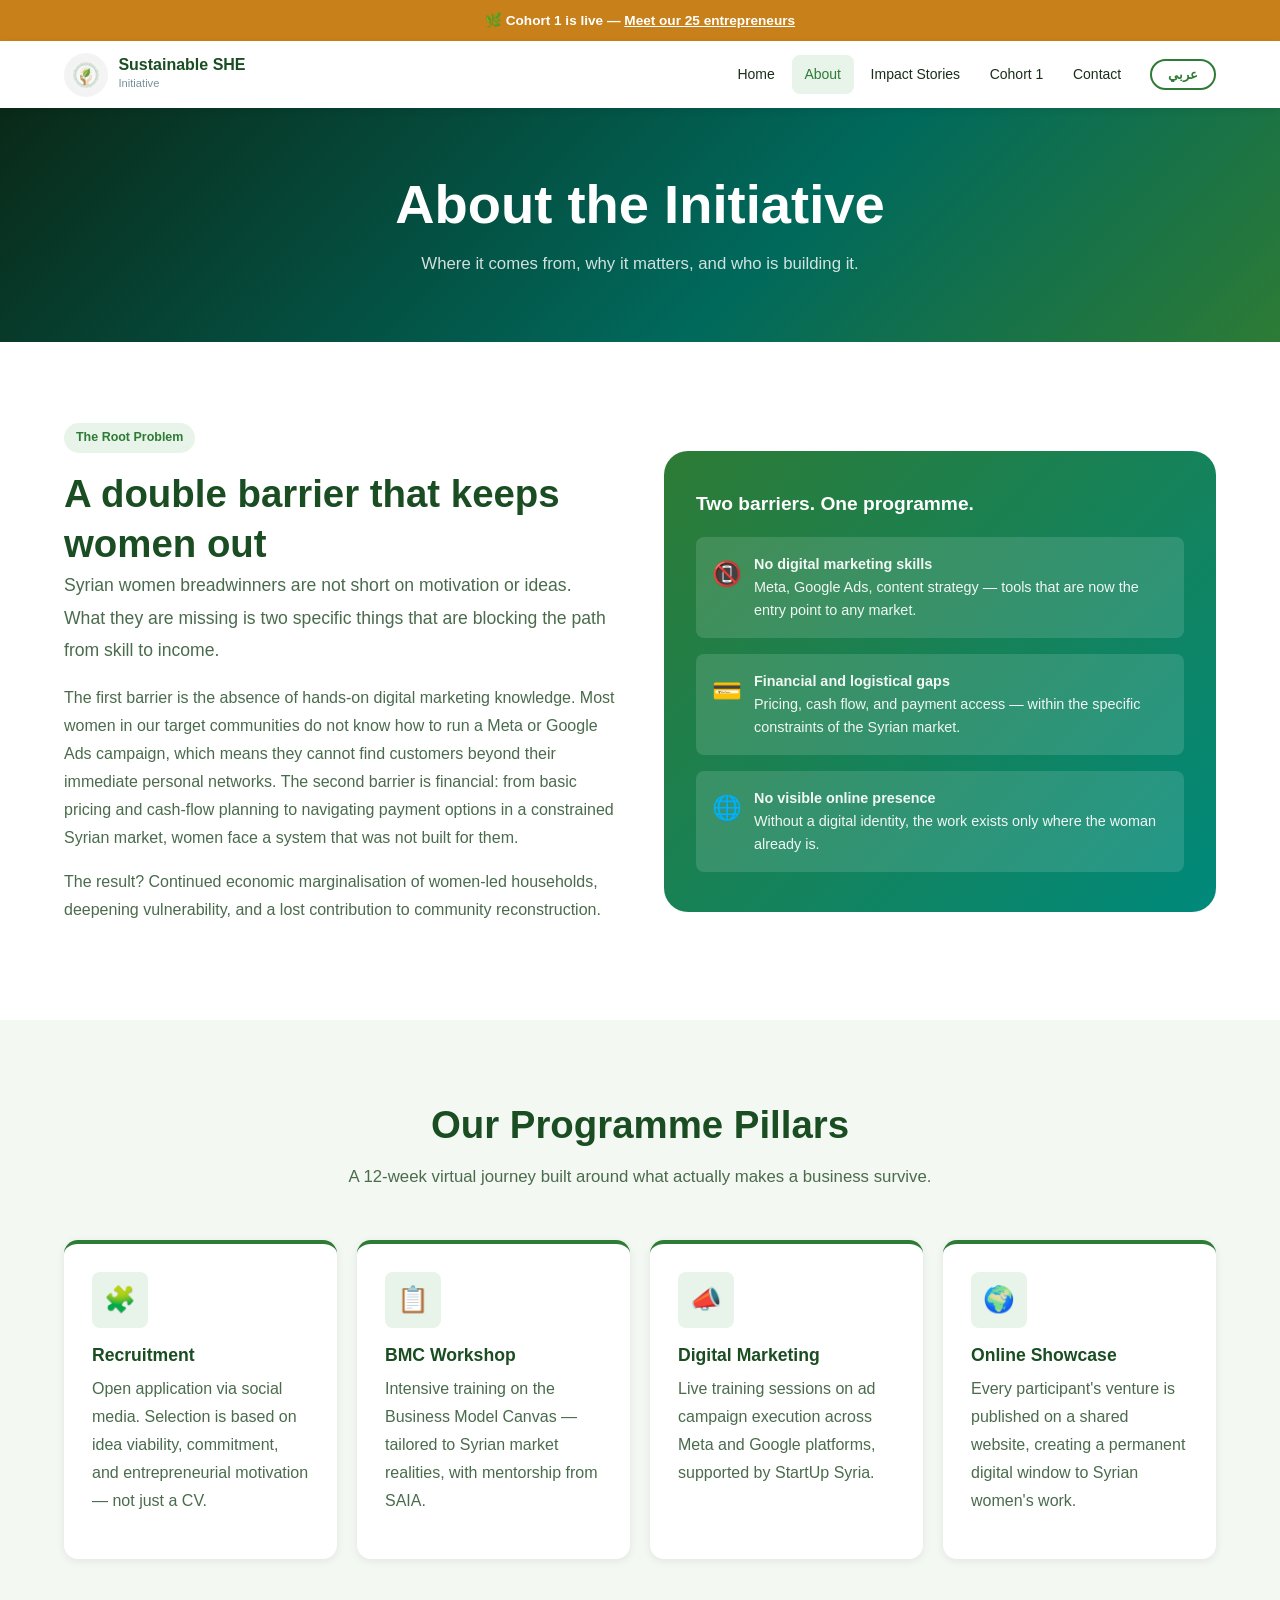
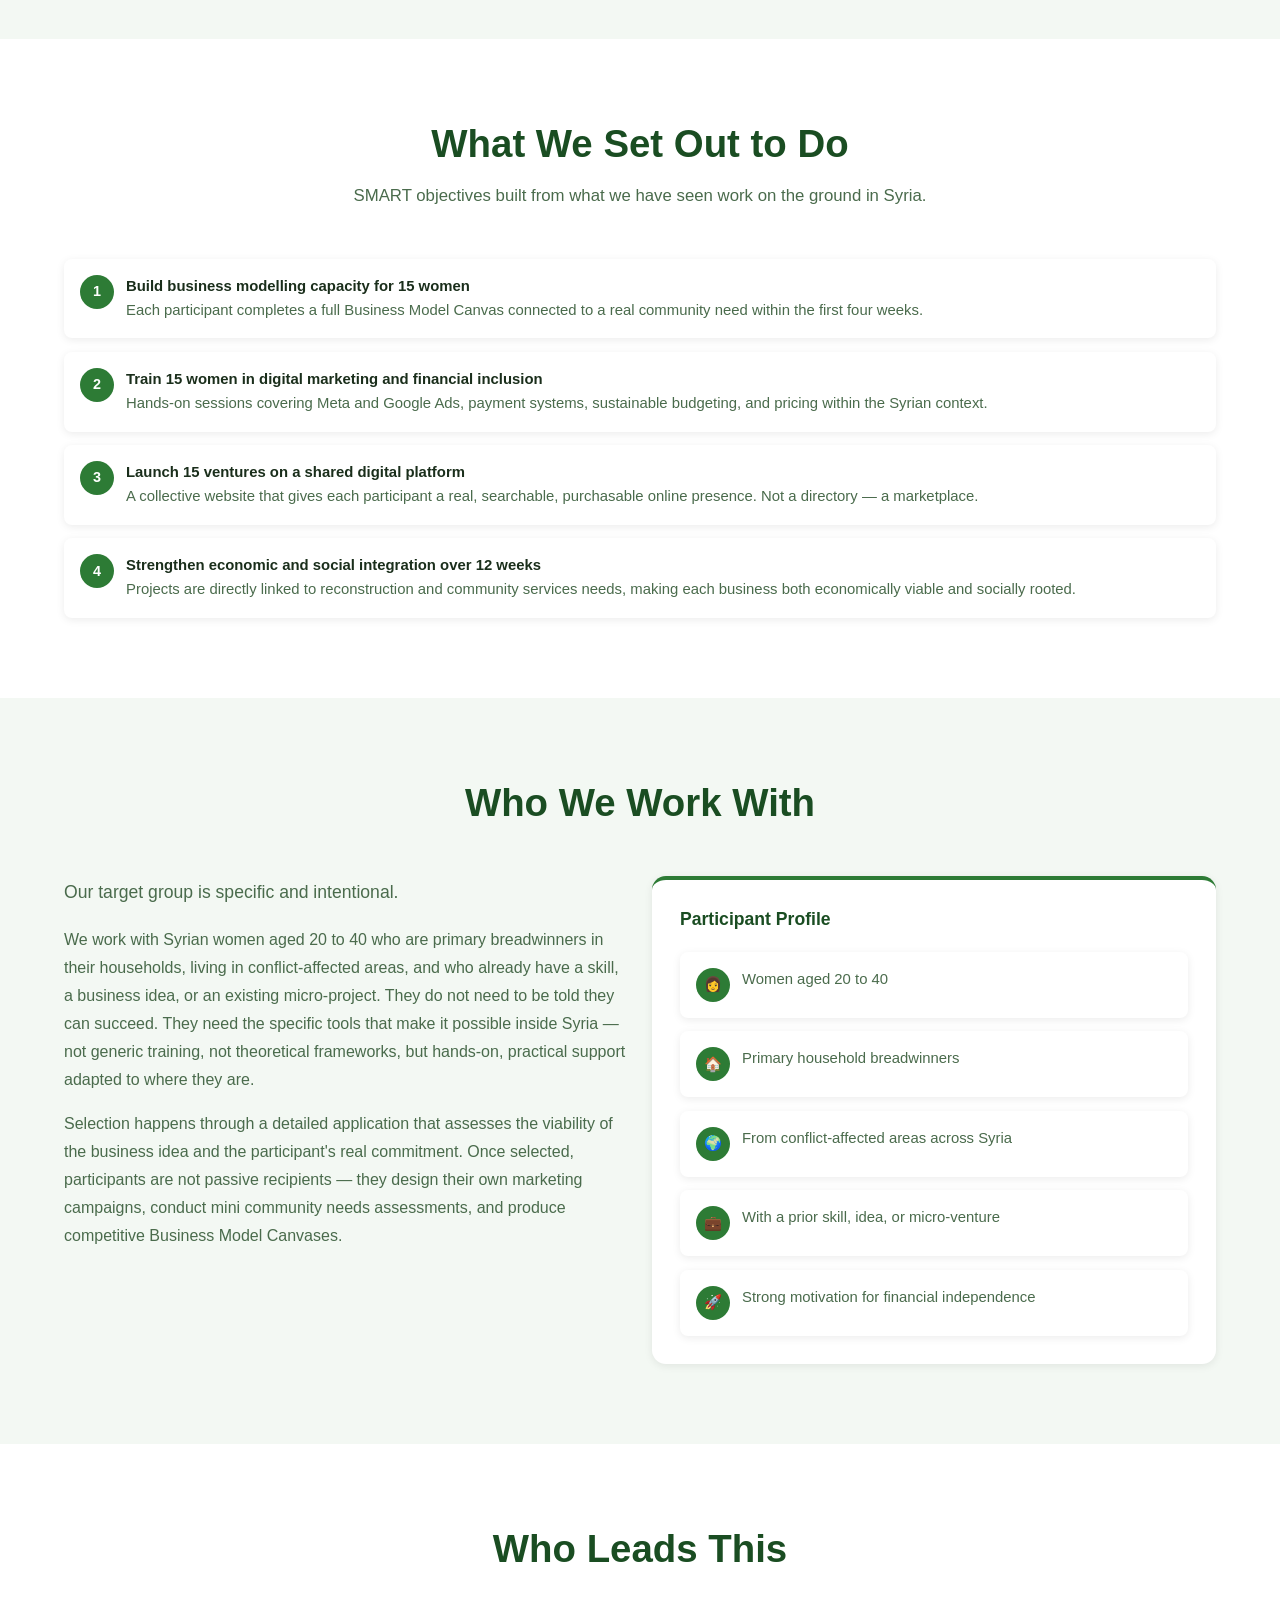
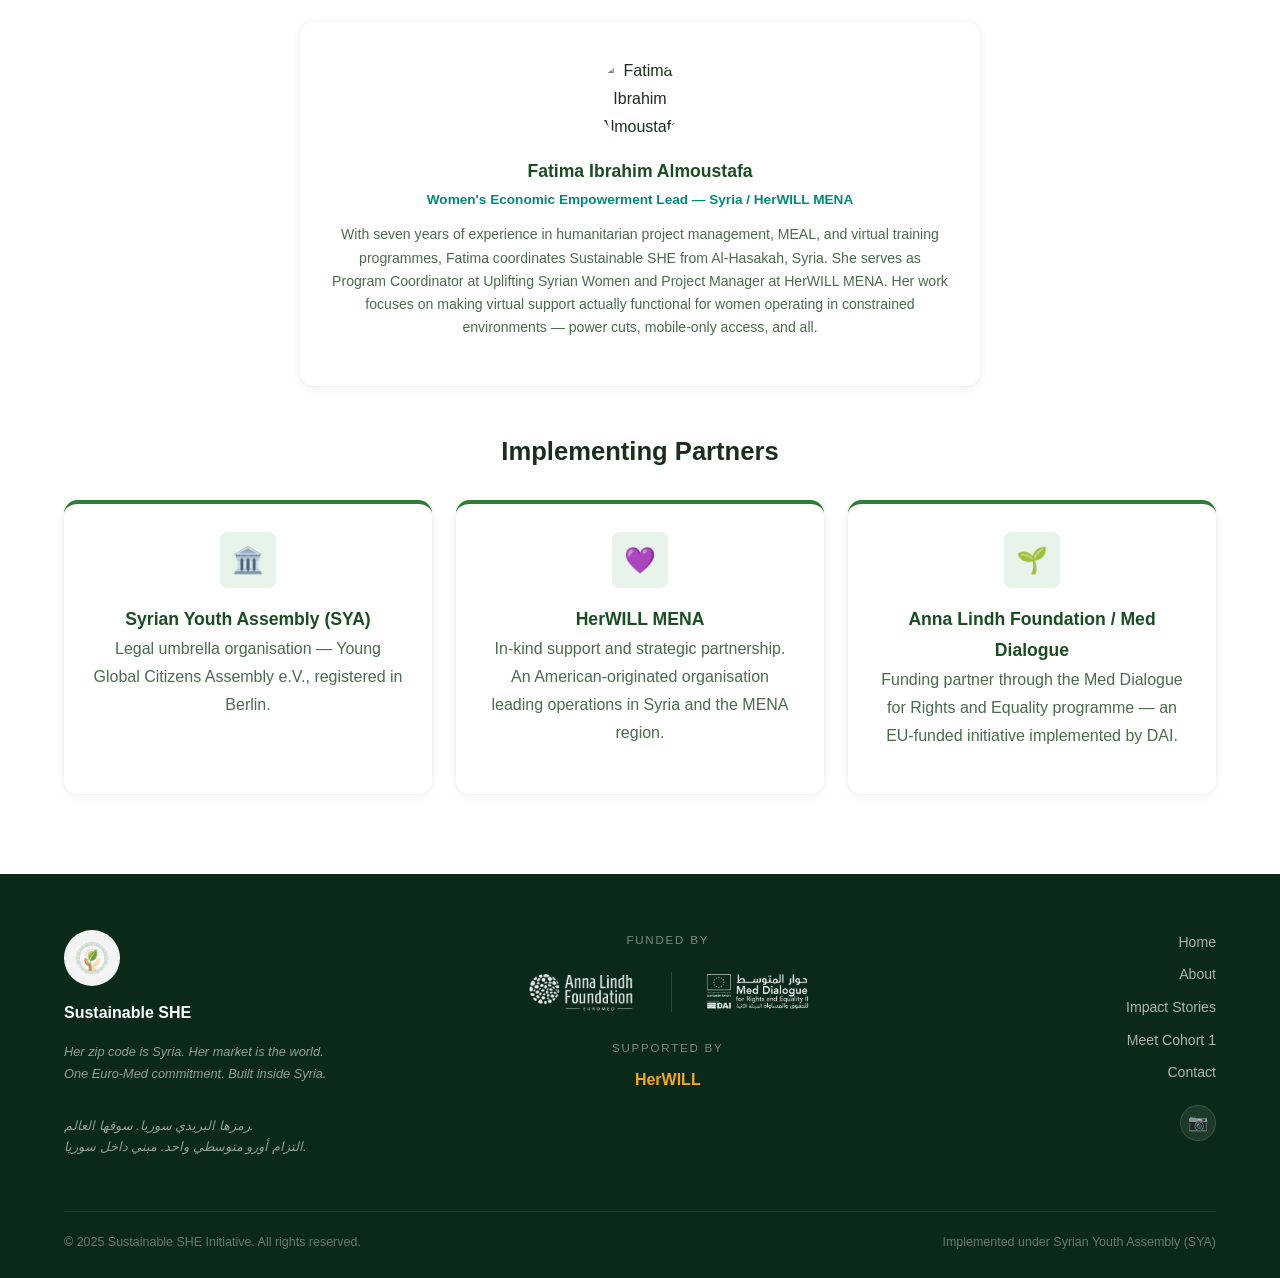
==== commit a26f7226: "feat: add all 25 participant photos, OG tags, leader photo v1.2" ====
--- a/about.html
+++ b/about.html
@@ -10,6 +10,19 @@
   <link rel="preconnect" href="https://fonts.gstatic.com" crossorigin />
   <link href="https://fonts.googleapis.com/css2?family=Cairo:wght@400;600;700;800&family=Poppins:wght@400;500;600;700;800&display=swap" rel="stylesheet" />
   <link rel="stylesheet" href="css/style.css" />
+  <!-- Open Graph / Social sharing -->
+  <meta property="og:type"        content="website" />
+  <meta property="og:site_name"   content="Sustainable SHE Initiative" />
+  <meta property="og:title"       content="About — Sustainable SHE Initiative" />
+  <meta property="og:description" content="The problem we address, our programme pillars, and the team behind Sustainable SHE." />
+  <meta property="og:url"         content="https://sustainableshe-2026bizqueen-herwill.github.io/SustainableSHE-C1-HerWILL/about.html" />
+  <meta property="og:image"       content="https://sustainableshe-2026bizqueen-herwill.github.io/SustainableSHE-C1-HerWILL/images/logo.jpg" />
+  <meta property="og:image:width" content="400" />
+  <meta property="og:image:height"content="400" />
+  <meta name="twitter:card"       content="summary" />
+  <meta name="twitter:title"      content="About — Sustainable SHE Initiative" />
+  <meta name="twitter:description"content="The problem we address, our programme pillars, and the team behind Sustainable SHE." />
+  <meta name="twitter:image"      content="https://sustainableshe-2026bizqueen-herwill.github.io/SustainableSHE-C1-HerWILL/images/logo.jpg" />
 </head>
 <body class="ltr">
 
@@ -250,7 +263,7 @@
       </div>
       <div style="max-width:680px; margin:0 auto;">
         <div class="team-card">
-          <div class="team-avatar">F</div>
+          <img src="images/fatima-leader.jpg" alt="Fatima Ibrahim Almoustafa" class="ent-photo" style="width:90px;height:90px;margin:0 auto 1rem;" />
           <h3 class="team-name">Fatima Ibrahim Almoustafa</h3>
           <div class="team-title">
             <span class="en-text">Women's Economic Empowerment Lead — Syria / HerWILL MENA</span>
